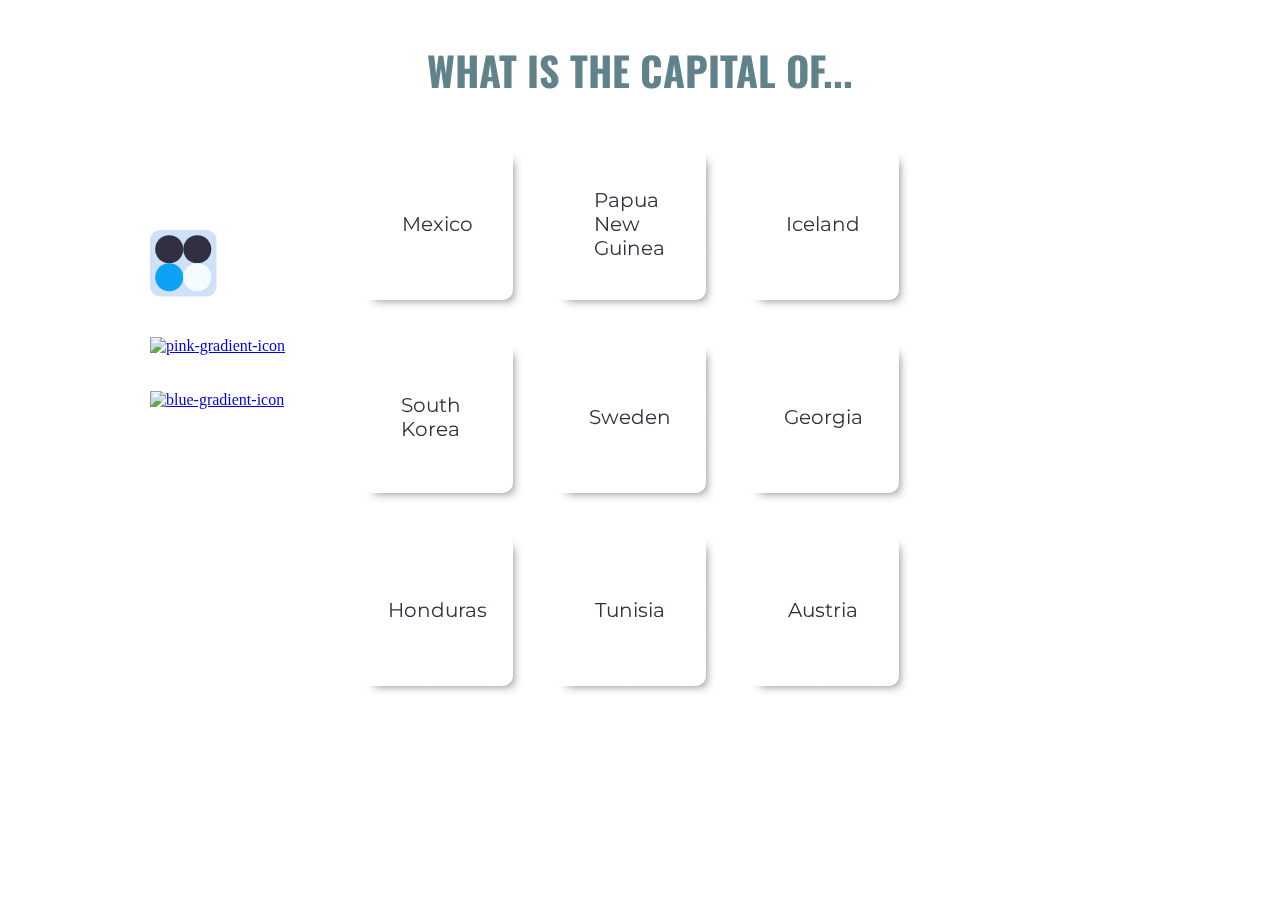
==== indexGradientBlue.html @ 306dcb20 "Add files via upload" ====
<!DOCTYPE html>
<html lang="en">
<head>
    <meta charset="UTF-8">
    <title>Country-Capital</title>
    <link rel="stylesheet" href="indexGradientBlue.css">
    <link rel="preconnect" href="https://fonts.googleapis.com">
    <link rel="preconnect" href="https://fonts.gstatic.com" crossorigin>
    <link href="https://fonts.googleapis.com/css2?family=Montserrat:wght@500&family=Oswald:wght@500&display=swap" rel="stylesheet">
</head>
<body>
    <h1>WHAT IS THE CAPITAL OF...</h1>
    <section>
        <div class="row">
            <div class="card"> <!--1-->
                <div class="country-card">
                    <p class="country">Mexico</p>
                </div>
                <div class="capital-card">
                    <p class="capital">Mexico City</p>
                </div>
            </div>
            <div class="card"> <!--2-->
                <div class="country-card">
                    <p class="country">Papua New Guinea</p>
                </div>
                <div class="capital-card">
                    <p class="capital">Port Moresby</p>
                </div>
            </div>
            <div class="card"> <!--3-->
                <div class="country-card">
                    <p class="country">Iceland</p>
                </div>
                <div class="capital-card">
                    <p class="capital">Reykjavík</p>
                </div>
            </div>
        </div>

        <div class="row">
            <div class="card"> <!--4-->
                <div class="country-card">
                    <p class="country">South Korea</p>
                </div>
                <div class="capital-card">
                    <p class="capital">Seoul</p>
                </div>
            </div>
            <div class="card"> <!--5-->
                <div class="country-card">
                    <p class="country">Sweden</p>
                </div>
                <div class="capital-card">
                    <p class="capital">Stockholm</p>
                </div>
            </div>
            <div class="card"> <!--6-->
                <div class="country-card">
                    <p class="country">Georgia</p>
                </div>
                <div class="capital-card">
                    <p class="capital">Tbilisi</p>
                </div>
            </div>
        </div>

        <div class="row">
            <div class="card"> <!--7-->
                <div class="country-card">
                    <p class="country">Honduras</p>
                </div>
                <div class="capital-card">
                    <p class="capital">Tegucigalpa</p>
                </div>
            </div>
            <div class="card"> <!--8-->
                <div class="country-card">
                    <p class="country">Tunisia</p>
                </div>
                <div class="capital-card">
                    <p class="capital">Tunis</p>
                </div>
            </div>
            <div class="card"> <!--9-->
                <div class="country-card">
                    <p class="country">Austria</p>
                </div>
                <div class="capital-card">
                    <p class="capital">Vienna</p>
                </div>
            </div>
        </div>
    </section>
    <aside>
        <a href="index.html">
            <svg class="side-nav" class="top" width="67" height="67" viewBox="0 0 67 67" fill="none" xmlns="http://www.w3.org/2000/svg">
                <title>simple_icon</title>
                <rect width="66.4871" height="66.4871" rx="10" fill="#CFE0F9"/>
                <rect x="5.18079" y="5.18091" width="28.0627" height="28.0627" rx="14.0314" fill="#303041"/>
                <rect x="33.2435" y="5.18091" width="28.0627" height="28.0627" rx="14.0314" fill="#303041"/>
                <rect x="5.18079" y="33.2437" width="28.0627" height="28.0627" rx="14.0314" fill="#0EA2F6"/>
                <rect x="33.2435" y="33.2437" width="28.0627" height="28.0627" rx="14.0314" fill="#F4FCFE"/>
            </svg>
        </a>          
        <a href="indexGradientPink.html">
            <img class="side-nav" class="middle" src="/Country Capital Flashcard/icons/pink.png" alt="pink-gradient-icon">
        </a>
        <a href="indexGradientBlue.html" alt="blue-gradient-page">
            <img class="side-nav" class="bottom" src="/Country Capital Flashcard/icons/blue.png" alt="blue-gradient-icon">
        </a>
    </aside>
</body>
</html>
---- indexGradientBlue.css ----
@import url("https://fonts.googleapis.com/css2?family=Montserrat:wght@500&family=Oswald:wght@500&display=swap");

body {
  background-image: url('/Country Capital Flashcard/gradients/blue_gradient.jpg');
  background-repeat: no-repeat;
  background-size: 1600px 950px;
}

h1 {
  margin-top: 40px;
  font-size: 40px;
  text-align: center;
  color: #f4fcfe;
  font-family: "Oswald", sans-serif;
  color: #5F828B;
  mix-blend-mode: difference;

}

section {
  margin-left: auto;
  margin-right: auto;
  width: 600px;
  display: flex;
  flex-wrap: wrap;
}

.card {
  height: 153px;
  width: 153px;
  margin: 20px;
  transition: transform 1s ease-in-out;
  transform-style: preserve-3d;
  border-radius: 10px;
}

.card:hover {
  transform: rotateY(180deg);
}

.country-card, .capital-card {
  display: flex;
  justify-content: center;
  align-items: center;
  flex-wrap: wrap;
  height: 153px;
  width: 153px;
  border-radius: 10px;
  background: linear-gradient(314.52deg, rgba(255, 253, 253, 0) 0%, rgba(255, 255, 255, 0.4) 126.86%);
  box-shadow: 7px 7px 10px -7px rgba(38, 38, 62, 0.6);
  position: absolute;
  backface-visibility: hidden;
  box-sizing: border-box;
  padding: 0px 40px 0px 40px;
  color: #303041;
  border-left: 1px solid white;
  border-top: 1px solid white;
}

.capital-card {
  transform: rotateY(180deg);
}

.row {
  perspective: 500px;
  display: flex;
}

.capital-card {
  background: linear-gradient(140deg, rgba(255, 255, 255, .8) -60%, rgb(78, 64, 202));
}

.country, .capital {
  font-family: "Montserrat", sans-serif;
  font-size: 20px;
}

.capital-card > p {
  color: #f4fcfe;
}

aside {
  position: absolute;
  top: 230px;
  left: 150px;
  display: flex;
  flex-direction: column;
  gap: 36px;
  border-radius: 10px;
}

.side-nav {
  height: 67px;
  width: 67px;
  transition: all .3s ease; 
}

.side-nav:hover {
  transform: scale(120%);
  border-radius: 12px;
}
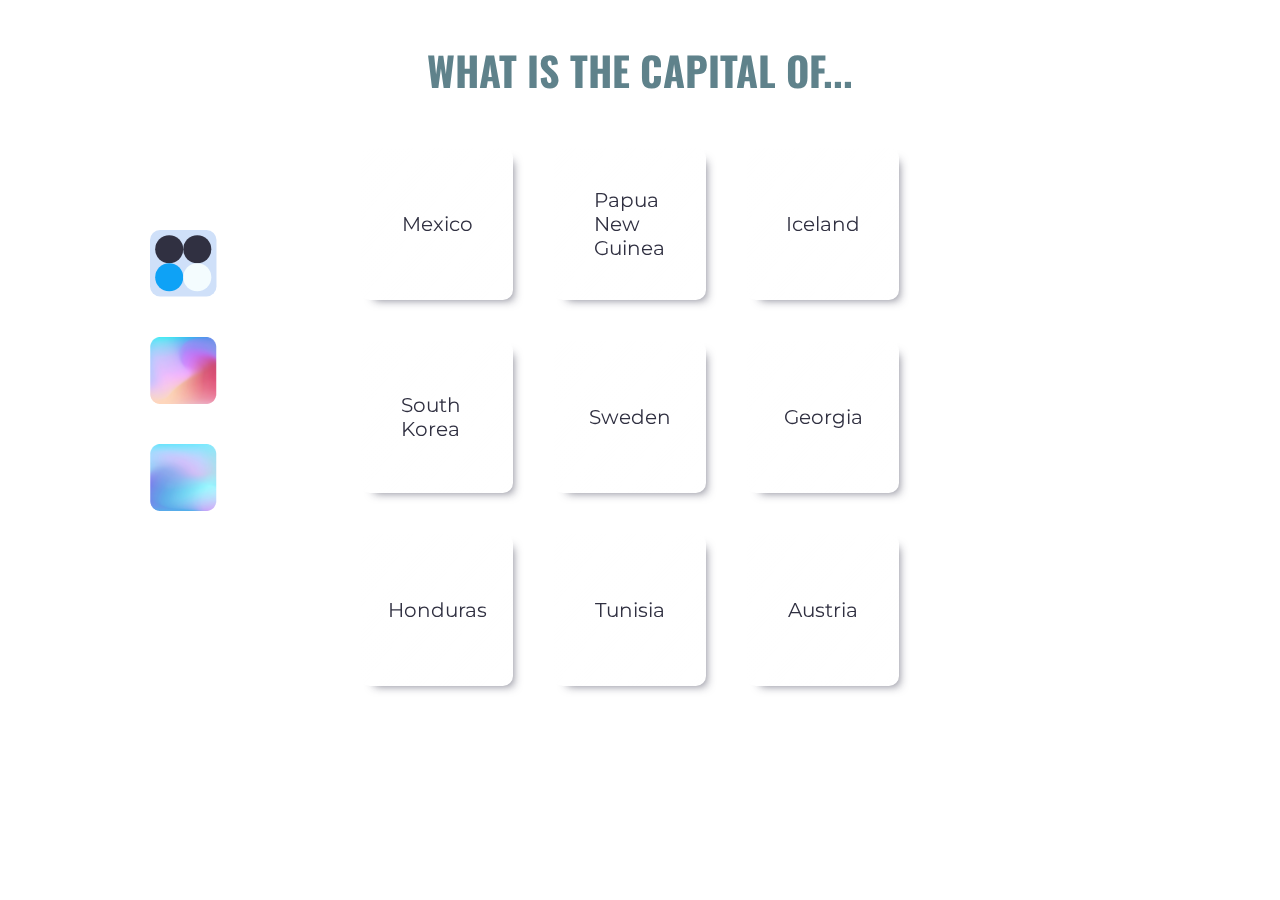
==== commit 4c73a544: "Update indexGradientBlue.html" ====
--- a/indexGradientBlue.html
+++ b/indexGradientBlue.html
@@ -104,10 +104,10 @@
             </svg>
         </a>          
         <a href="indexGradientPink.html">
-            <img class="side-nav" class="middle" src="/Country Capital Flashcard/icons/pink.png" alt="pink-gradient-icon">
+            <img class="side-nav" class="middle" src="icons/pink.png" alt="pink-gradient-icon">
         </a>
         <a href="indexGradientBlue.html" alt="blue-gradient-page">
-            <img class="side-nav" class="bottom" src="/Country Capital Flashcard/icons/blue.png" alt="blue-gradient-icon">
+            <img class="side-nav" class="bottom" src="icons/blue.png" alt="blue-gradient-icon">
         </a>
     </aside>
 </body>
